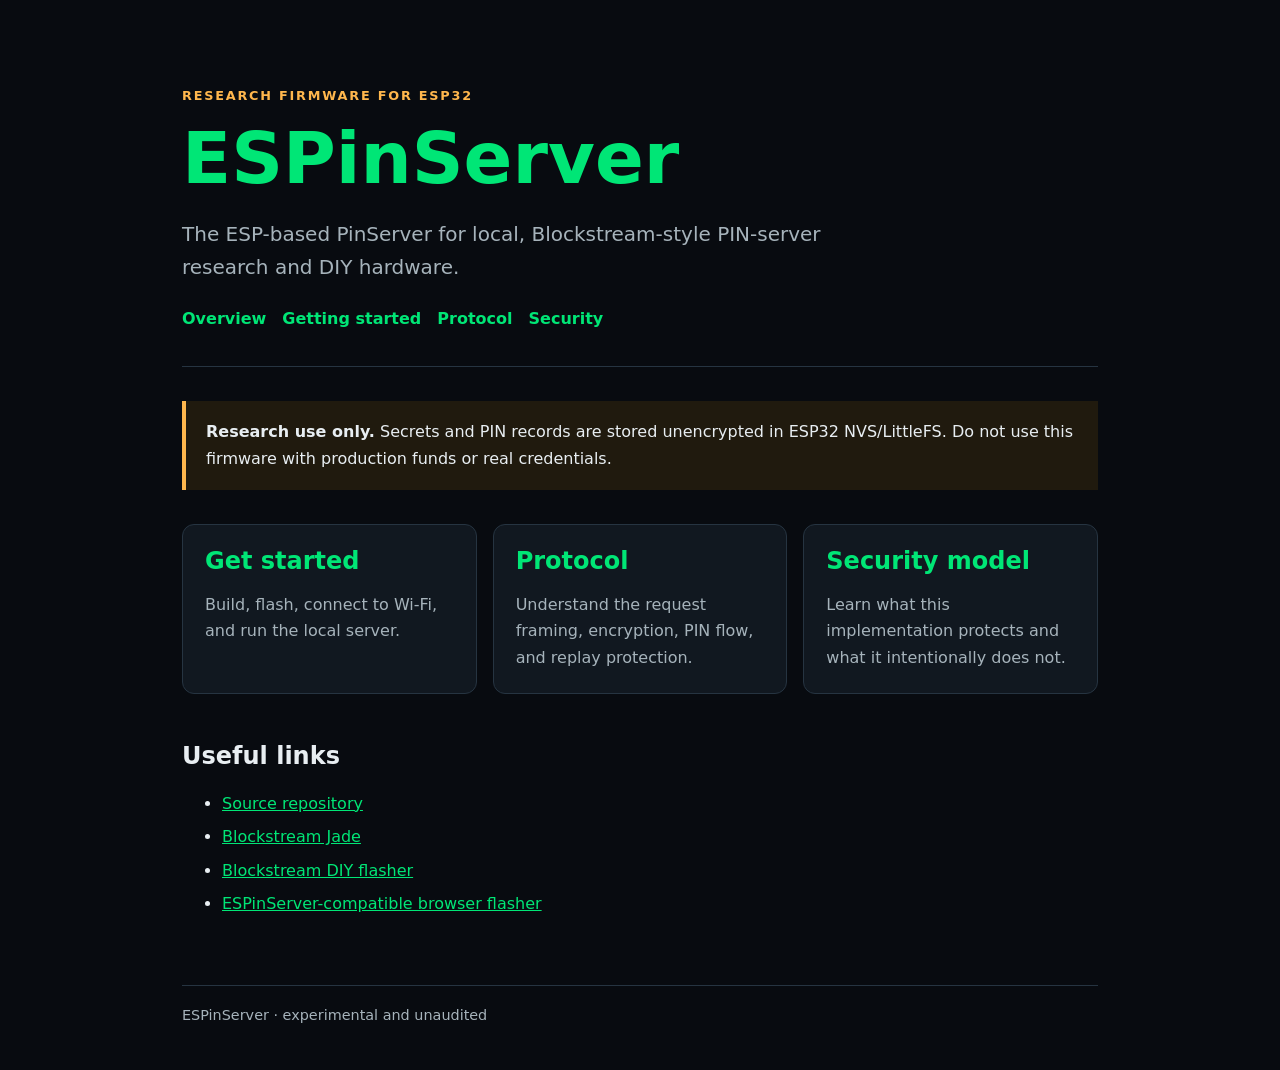
==== docs/index.html @ be7bbc00 "initial release" ====
<!doctype html>
<html lang="en"><head><meta charset="utf-8"><meta name="viewport" content="width=device-width, initial-scale=1"><title>ESPinServer documentation</title><link rel="stylesheet" href="style.css"></head>
<body><header class="hero"><p class="eyebrow">Research firmware for ESP32</p><h1>ESPinServer</h1><p class="lead">The ESP-based PinServer for local, Blockstream-style PIN-server research and DIY hardware.</p><nav><a href="index.html">Overview</a><a href="getting-started.html">Getting started</a><a href="protocol.html">Protocol</a><a href="security.html">Security</a></nav></header>
<main><div class="warning"><strong>Research use only.</strong> Secrets and PIN records are stored unencrypted in ESP32 NVS/LittleFS. Do not use this firmware with production funds or real credentials.</div>
<section class="grid"><a class="card" href="getting-started.html"><h2>Get started</h2><p>Build, flash, connect to Wi-Fi, and run the local server.</p></a><a class="card" href="protocol.html"><h2>Protocol</h2><p>Understand the request framing, encryption, PIN flow, and replay protection.</p></a><a class="card" href="security.html"><h2>Security model</h2><p>Learn what this implementation protects and what it intentionally does not.</p></a></section>
<section><h2>Useful links</h2><ul><li><a href="https://github.com/valerio-vaccaro/ESPinServer">Source repository</a></li><li><a href="https://github.com/Blockstream/Jade">Blockstream Jade</a></li><li><a href="https://github.com/Blockstream/jadediyflasher">Blockstream DIY flasher</a></li><li><a href="https://valerio-vaccaro.github.io/diyflasher/">ESPinServer-compatible browser flasher</a></li></ul></section></main><footer>ESPinServer · experimental and unaudited</footer></body></html>
---- docs/style.css ----
:root { color-scheme: dark; --bg:#080b10; --panel:#111820; --line:#263441; --text:#e8eef2; --muted:#a6b3bb; --accent:#00e676; --warn:#ffb74d; } * { box-sizing:border-box; } body { max-width:960px; margin:0 auto; padding:0 22px 42px; background:var(--bg); color:var(--text); font:16px/1.65 system-ui,-apple-system,Segoe UI,sans-serif; } a { color:var(--accent); } code,pre { font-family:ui-monospace,SFMono-Regular,Menlo,monospace; } code { color:#b9f6ca; } pre { overflow:auto; padding:18px; background:#050709; border:1px solid var(--line); border-radius:10px; } .hero { padding:72px 0 34px; border-bottom:1px solid var(--line); } .compact { padding:28px 0 22px; border-bottom:1px solid var(--line); } .hero h1,.compact h1 { margin:0; color:var(--accent); font-size:clamp(2.2rem,6vw,4.5rem); line-height:1.1; } .compact h1 { font-size:2.2rem; margin-top:14px; } .lead { max-width:650px; color:var(--muted); font-size:1.25rem; } .eyebrow { color:var(--warn); text-transform:uppercase; letter-spacing:.14em; font-size:.8rem; font-weight:700; } nav { display:flex; flex-wrap:wrap; gap:16px; margin-top:22px; } nav a { text-decoration:none; font-weight:700; } main { padding:34px 0; } section { margin:34px 0; } h2 { margin-top:2em; line-height:1.2; } .grid { display:grid; grid-template-columns:repeat(auto-fit,minmax(210px,1fr)); gap:16px; } .card { padding:22px; background:var(--panel); border:1px solid var(--line); border-radius:12px; text-decoration:none; } .card h2 { color:var(--accent); margin:0; } .card p { color:var(--muted); margin-bottom:0; } .warning { margin:0 0 28px; padding:18px 20px; border-left:4px solid var(--warn); background:#201a0e; } li { margin:7px 0; } table { width:100%; border-collapse:collapse; } th,td { padding:10px 12px; text-align:left; border:1px solid var(--line); } th { color:var(--accent); } footer { color:var(--muted); border-top:1px solid var(--line); padding-top:18px; font-size:.9rem; }
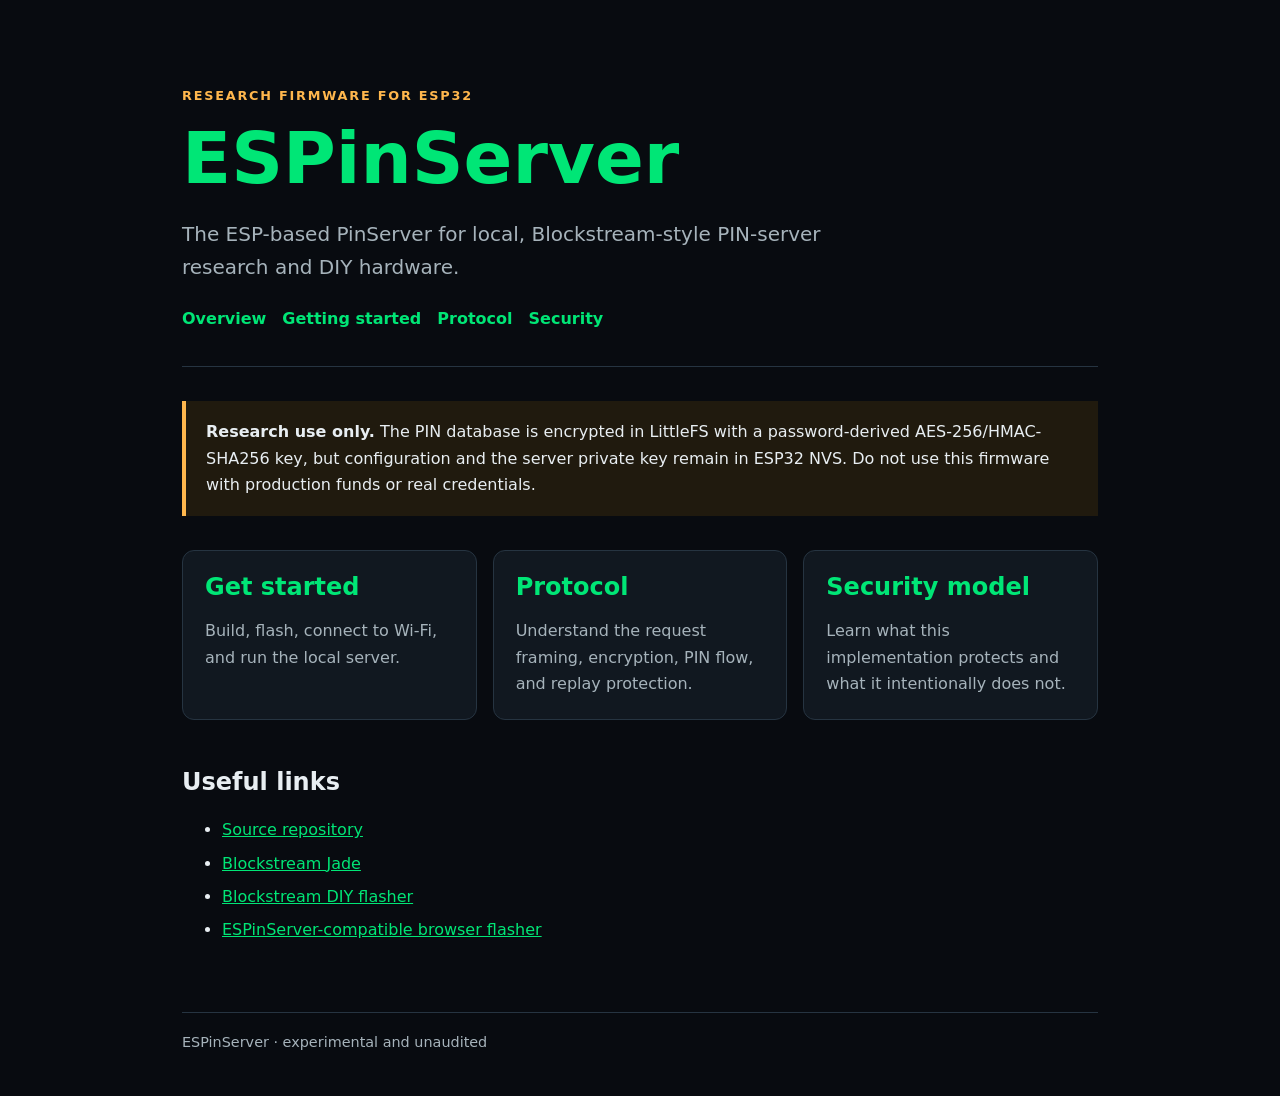
==== commit 6939439e: "encrypt data" ====
--- a/docs/index.html
+++ b/docs/index.html
@@ -1,6 +1,6 @@
 <!doctype html>
 <html lang="en"><head><meta charset="utf-8"><meta name="viewport" content="width=device-width, initial-scale=1"><title>ESPinServer documentation</title><link rel="stylesheet" href="style.css"></head>
 <body><header class="hero"><p class="eyebrow">Research firmware for ESP32</p><h1>ESPinServer</h1><p class="lead">The ESP-based PinServer for local, Blockstream-style PIN-server research and DIY hardware.</p><nav><a href="index.html">Overview</a><a href="getting-started.html">Getting started</a><a href="protocol.html">Protocol</a><a href="security.html">Security</a></nav></header>
-<main><div class="warning"><strong>Research use only.</strong> Secrets and PIN records are stored unencrypted in ESP32 NVS/LittleFS. Do not use this firmware with production funds or real credentials.</div>
+<main><div class="warning"><strong>Research use only.</strong> The PIN database is encrypted in LittleFS with a password-derived AES-256/HMAC-SHA256 key, but configuration and the server private key remain in ESP32 NVS. Do not use this firmware with production funds or real credentials.</div>
 <section class="grid"><a class="card" href="getting-started.html"><h2>Get started</h2><p>Build, flash, connect to Wi-Fi, and run the local server.</p></a><a class="card" href="protocol.html"><h2>Protocol</h2><p>Understand the request framing, encryption, PIN flow, and replay protection.</p></a><a class="card" href="security.html"><h2>Security model</h2><p>Learn what this implementation protects and what it intentionally does not.</p></a></section>
 <section><h2>Useful links</h2><ul><li><a href="https://github.com/valerio-vaccaro/ESPinServer">Source repository</a></li><li><a href="https://github.com/Blockstream/Jade">Blockstream Jade</a></li><li><a href="https://github.com/Blockstream/jadediyflasher">Blockstream DIY flasher</a></li><li><a href="https://valerio-vaccaro.github.io/diyflasher/">ESPinServer-compatible browser flasher</a></li></ul></section></main><footer>ESPinServer · experimental and unaudited</footer></body></html>
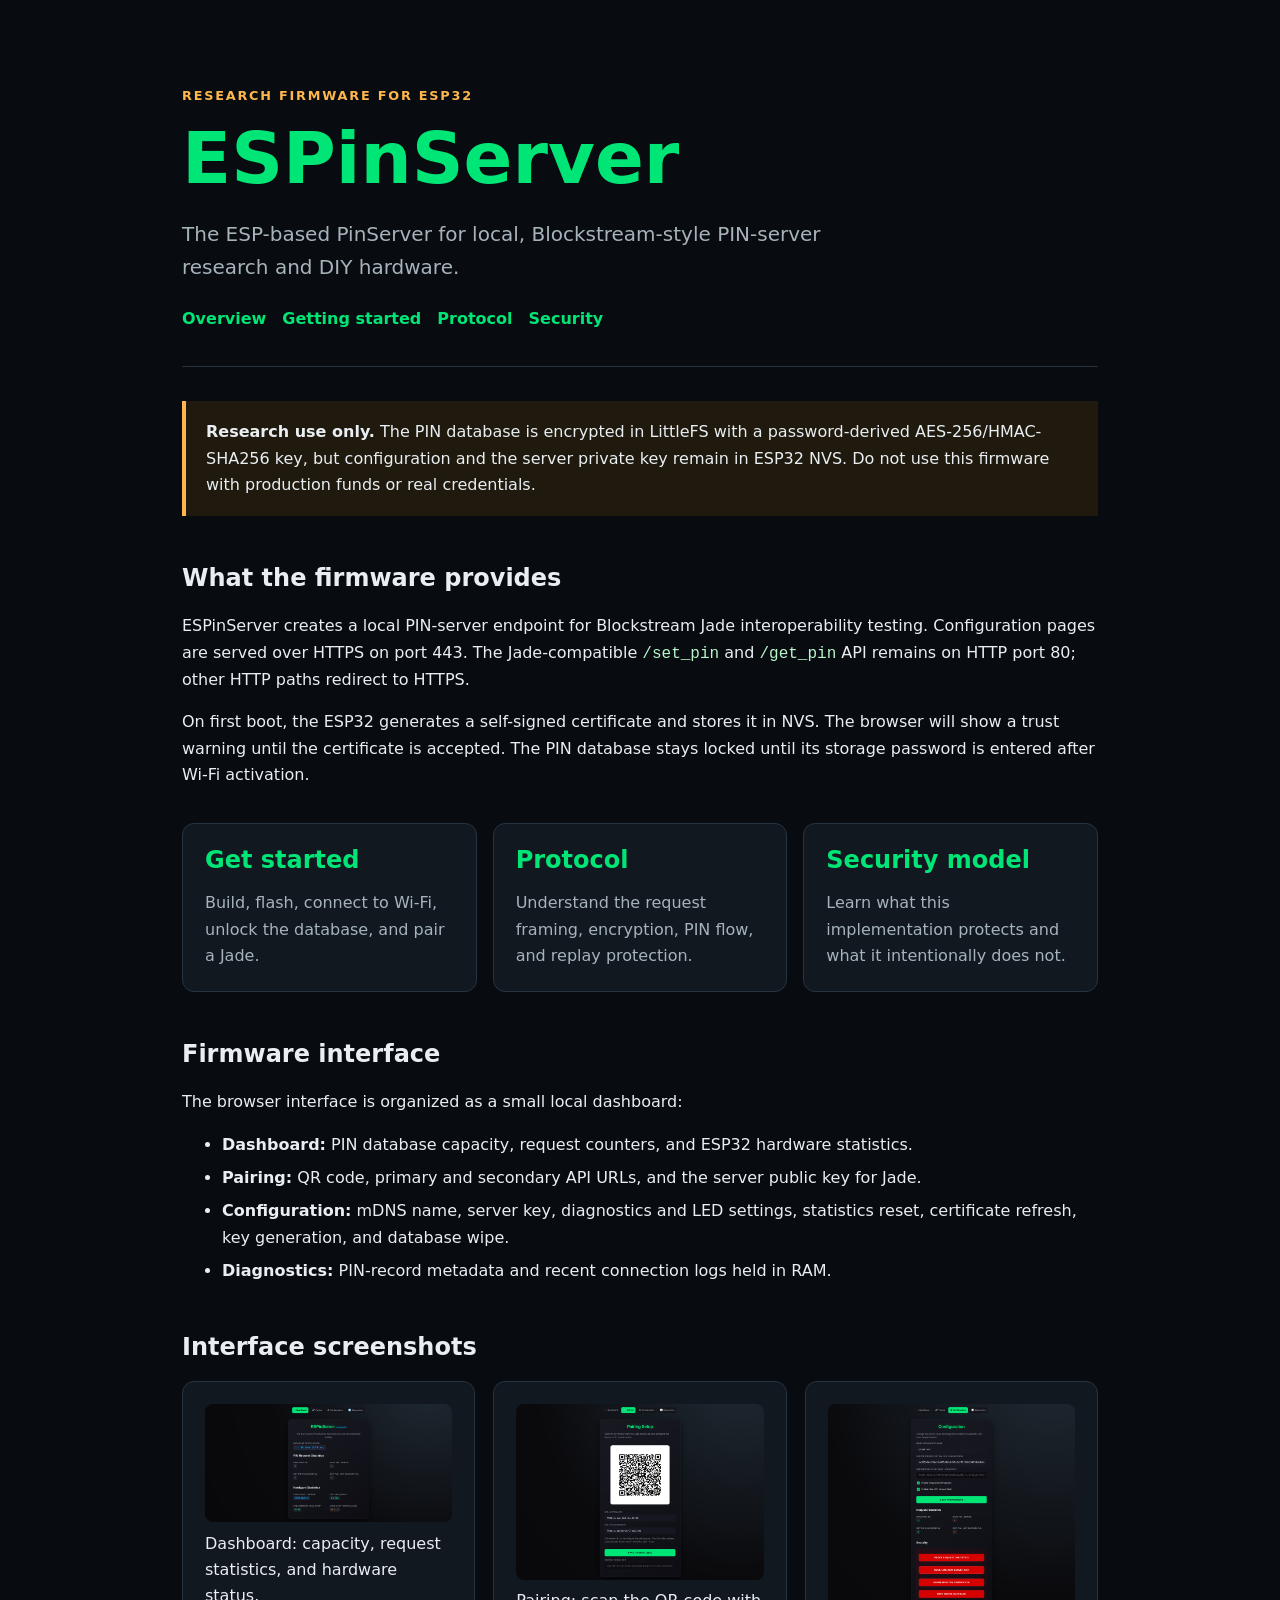
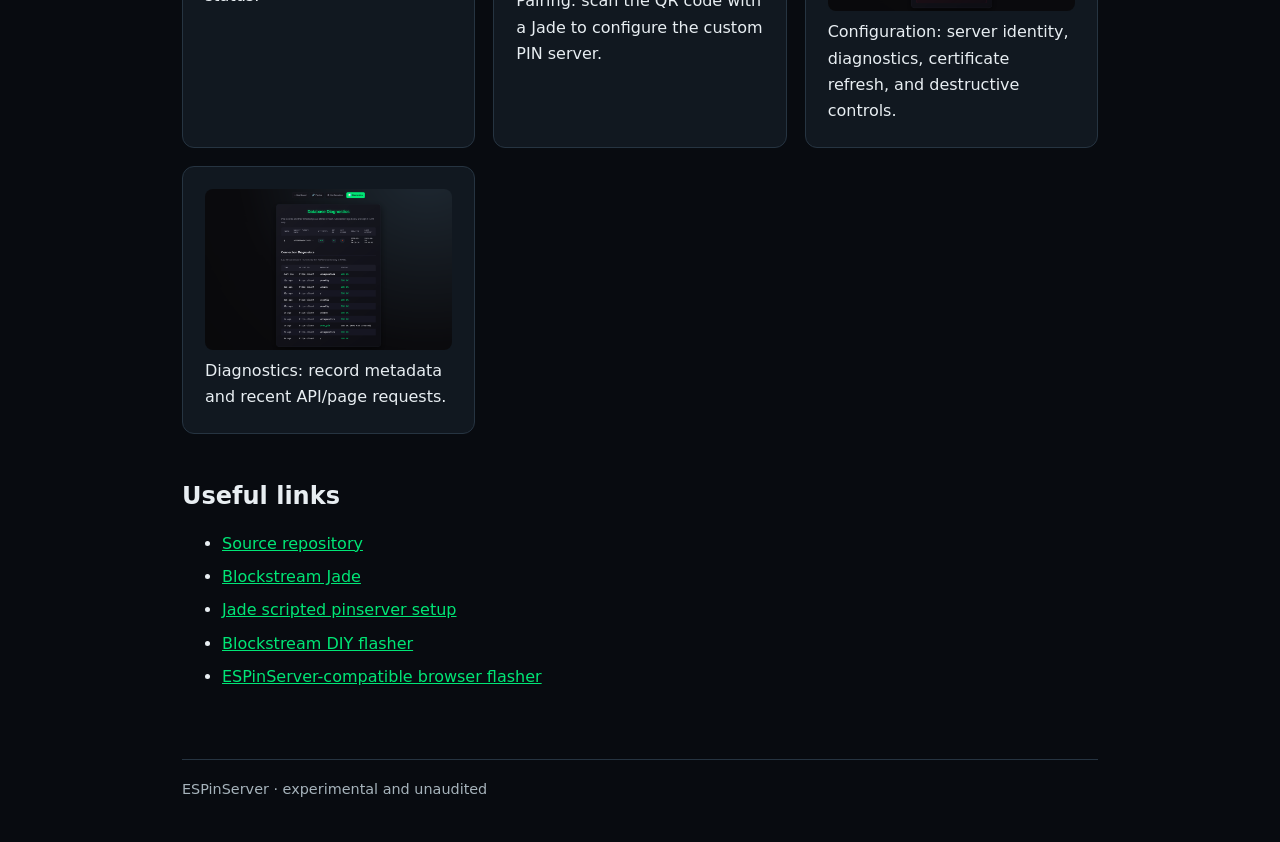
==== commit e9bd6117: "add images" ====
--- a/docs/index.html
+++ b/docs/index.html
@@ -1,6 +1,16 @@
 <!doctype html>
 <html lang="en"><head><meta charset="utf-8"><meta name="viewport" content="width=device-width, initial-scale=1"><title>ESPinServer documentation</title><link rel="stylesheet" href="style.css"></head>
 <body><header class="hero"><p class="eyebrow">Research firmware for ESP32</p><h1>ESPinServer</h1><p class="lead">The ESP-based PinServer for local, Blockstream-style PIN-server research and DIY hardware.</p><nav><a href="index.html">Overview</a><a href="getting-started.html">Getting started</a><a href="protocol.html">Protocol</a><a href="security.html">Security</a></nav></header>
-<main><div class="warning"><strong>Research use only.</strong> The PIN database is encrypted in LittleFS with a password-derived AES-256/HMAC-SHA256 key, but configuration and the server private key remain in ESP32 NVS. Do not use this firmware with production funds or real credentials.</div>
-<section class="grid"><a class="card" href="getting-started.html"><h2>Get started</h2><p>Build, flash, connect to Wi-Fi, and run the local server.</p></a><a class="card" href="protocol.html"><h2>Protocol</h2><p>Understand the request framing, encryption, PIN flow, and replay protection.</p></a><a class="card" href="security.html"><h2>Security model</h2><p>Learn what this implementation protects and what it intentionally does not.</p></a></section>
-<section><h2>Useful links</h2><ul><li><a href="https://github.com/valerio-vaccaro/ESPinServer">Source repository</a></li><li><a href="https://github.com/Blockstream/Jade">Blockstream Jade</a></li><li><a href="https://github.com/Blockstream/jadediyflasher">Blockstream DIY flasher</a></li><li><a href="https://valerio-vaccaro.github.io/diyflasher/">ESPinServer-compatible browser flasher</a></li></ul></section></main><footer>ESPinServer · experimental and unaudited</footer></body></html>
+<main>
+<div class="warning"><strong>Research use only.</strong> The PIN database is encrypted in LittleFS with a password-derived AES-256/HMAC-SHA256 key, but configuration and the server private key remain in ESP32 NVS. Do not use this firmware with production funds or real credentials.</div>
+<section><h2>What the firmware provides</h2><p>ESPinServer creates a local PIN-server endpoint for Blockstream Jade interoperability testing. Configuration pages are served over HTTPS on port 443. The Jade-compatible <code>/set_pin</code> and <code>/get_pin</code> API remains on HTTP port 80; other HTTP paths redirect to HTTPS.</p><p>On first boot, the ESP32 generates a self-signed certificate and stores it in NVS. The browser will show a trust warning until the certificate is accepted. The PIN database stays locked until its storage password is entered after Wi-Fi activation.</p></section>
+<section class="grid"><a class="card" href="getting-started.html"><h2>Get started</h2><p>Build, flash, connect to Wi-Fi, unlock the database, and pair a Jade.</p></a><a class="card" href="protocol.html"><h2>Protocol</h2><p>Understand the request framing, encryption, PIN flow, and replay protection.</p></a><a class="card" href="security.html"><h2>Security model</h2><p>Learn what this implementation protects and what it intentionally does not.</p></a></section>
+<section><h2>Firmware interface</h2><p>The browser interface is organized as a small local dashboard:</p><ul><li><strong>Dashboard:</strong> PIN database capacity, request counters, and ESP32 hardware statistics.</li><li><strong>Pairing:</strong> QR code, primary and secondary API URLs, and the server public key for Jade.</li><li><strong>Configuration:</strong> mDNS name, server key, diagnostics and LED settings, statistics reset, certificate refresh, key generation, and database wipe.</li><li><strong>Diagnostics:</strong> PIN-record metadata and recent connection logs held in RAM.</li></ul></section>
+<section><h2>Interface screenshots</h2><div style="display:grid;grid-template-columns:repeat(auto-fit,minmax(280px,1fr));gap:18px">
+<figure class="card" style="margin:0"><img src="screenshots/dashboard.png" alt="ESPinServer dashboard showing slot usage, request counters, and hardware statistics" style="width:100%;height:auto;border-radius:8px"><figcaption>Dashboard: capacity, request statistics, and hardware status.</figcaption></figure>
+<figure class="card" style="margin:0"><img src="screenshots/pairing.png" alt="ESPinServer pairing page showing a QR code and HTTP API URLs" style="width:100%;height:auto;border-radius:8px"><figcaption>Pairing: scan the QR code with a Jade to configure the custom PIN server.</figcaption></figure>
+<figure class="card" style="margin:0"><img src="screenshots/configuration.png" alt="ESPinServer configuration page with security controls" style="width:100%;height:auto;border-radius:8px"><figcaption>Configuration: server identity, diagnostics, certificate refresh, and destructive controls.</figcaption></figure>
+<figure class="card" style="margin:0"><img src="screenshots/diagnostics.png" alt="ESPinServer diagnostics page showing PIN metadata and connection logs" style="width:100%;height:auto;border-radius:8px"><figcaption>Diagnostics: record metadata and recent API/page requests.</figcaption></figure>
+</div></section>
+<section><h2>Useful links</h2><ul><li><a href="https://github.com/valerio-vaccaro/ESPinServer">Source repository</a></li><li><a href="https://github.com/Blockstream/Jade">Blockstream Jade</a></li><li><a href="https://github.com/Blockstream/Jade/blob/master/set_jade_pinserver.py">Jade scripted pinserver setup</a></li><li><a href="https://github.com/Blockstream/jadediyflasher">Blockstream DIY flasher</a></li><li><a href="https://valerio-vaccaro.github.io/diyflasher/">ESPinServer-compatible browser flasher</a></li></ul></section>
+</main><footer>ESPinServer · experimental and unaudited</footer></body></html>
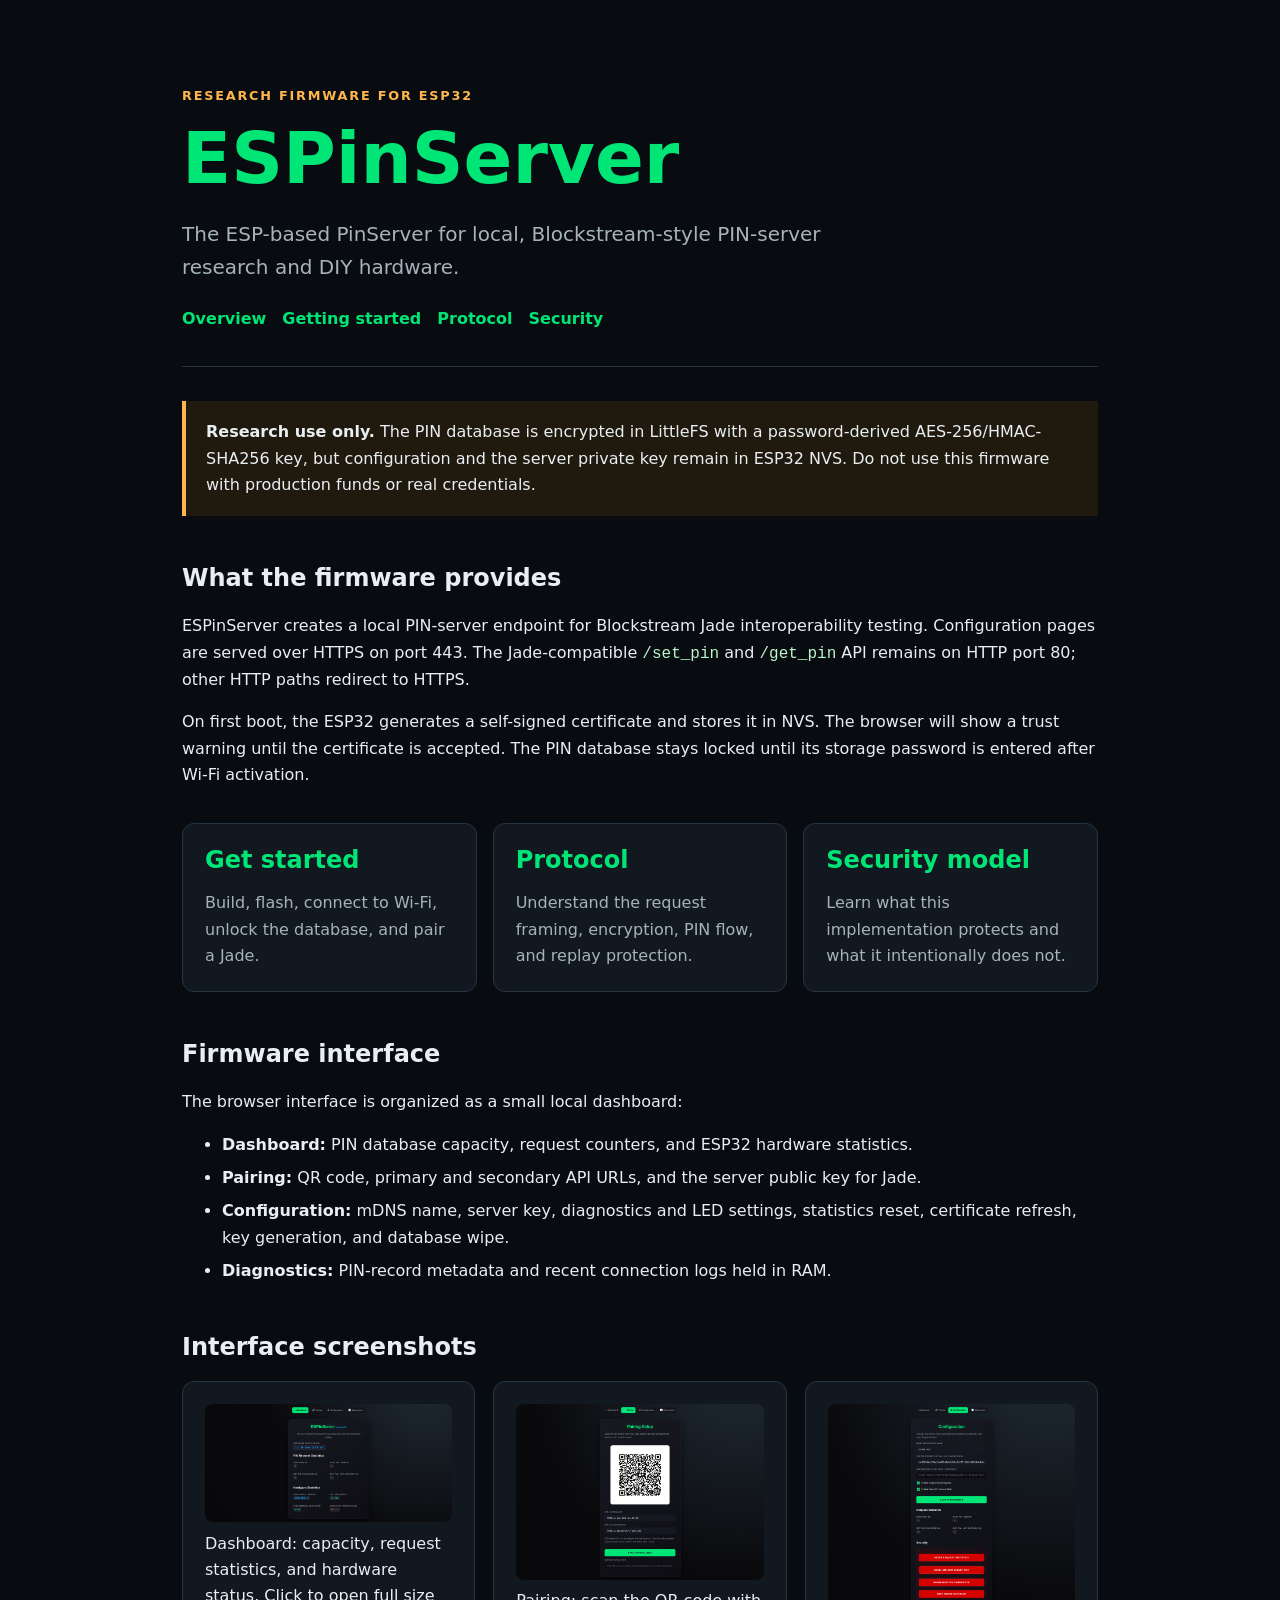
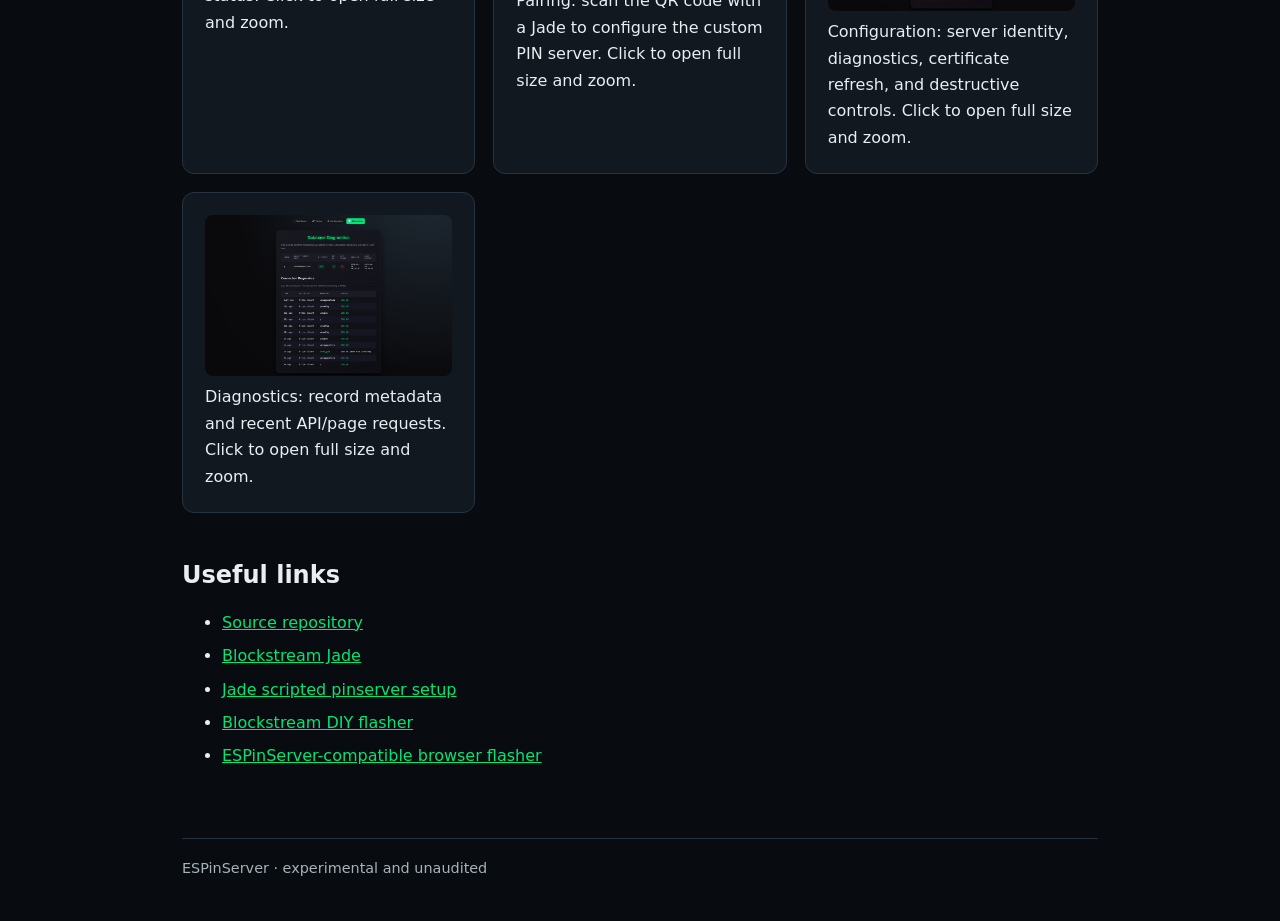
==== commit 662461b8: "improve documentation and fix ci" ====
--- a/docs/index.html
+++ b/docs/index.html
@@ -7,10 +7,10 @@
 <section class="grid"><a class="card" href="getting-started.html"><h2>Get started</h2><p>Build, flash, connect to Wi-Fi, unlock the database, and pair a Jade.</p></a><a class="card" href="protocol.html"><h2>Protocol</h2><p>Understand the request framing, encryption, PIN flow, and replay protection.</p></a><a class="card" href="security.html"><h2>Security model</h2><p>Learn what this implementation protects and what it intentionally does not.</p></a></section>
 <section><h2>Firmware interface</h2><p>The browser interface is organized as a small local dashboard:</p><ul><li><strong>Dashboard:</strong> PIN database capacity, request counters, and ESP32 hardware statistics.</li><li><strong>Pairing:</strong> QR code, primary and secondary API URLs, and the server public key for Jade.</li><li><strong>Configuration:</strong> mDNS name, server key, diagnostics and LED settings, statistics reset, certificate refresh, key generation, and database wipe.</li><li><strong>Diagnostics:</strong> PIN-record metadata and recent connection logs held in RAM.</li></ul></section>
 <section><h2>Interface screenshots</h2><div style="display:grid;grid-template-columns:repeat(auto-fit,minmax(280px,1fr));gap:18px">
-<figure class="card" style="margin:0"><img src="screenshots/dashboard.png" alt="ESPinServer dashboard showing slot usage, request counters, and hardware statistics" style="width:100%;height:auto;border-radius:8px"><figcaption>Dashboard: capacity, request statistics, and hardware status.</figcaption></figure>
-<figure class="card" style="margin:0"><img src="screenshots/pairing.png" alt="ESPinServer pairing page showing a QR code and HTTP API URLs" style="width:100%;height:auto;border-radius:8px"><figcaption>Pairing: scan the QR code with a Jade to configure the custom PIN server.</figcaption></figure>
-<figure class="card" style="margin:0"><img src="screenshots/configuration.png" alt="ESPinServer configuration page with security controls" style="width:100%;height:auto;border-radius:8px"><figcaption>Configuration: server identity, diagnostics, certificate refresh, and destructive controls.</figcaption></figure>
-<figure class="card" style="margin:0"><img src="screenshots/diagnostics.png" alt="ESPinServer diagnostics page showing PIN metadata and connection logs" style="width:100%;height:auto;border-radius:8px"><figcaption>Diagnostics: record metadata and recent API/page requests.</figcaption></figure>
+<figure class="card" style="margin:0"><a href="screenshots/dashboard.png" target="_blank" rel="noopener" title="Open full-size dashboard screenshot"><img src="screenshots/dashboard.png" alt="ESPinServer dashboard showing slot usage, request counters, and hardware statistics" style="width:100%;height:auto;border-radius:8px"></a><figcaption>Dashboard: capacity, request statistics, and hardware status. Click to open full size and zoom.</figcaption></figure>
+<figure class="card" style="margin:0"><a href="screenshots/pairing.png" target="_blank" rel="noopener" title="Open full-size pairing screenshot"><img src="screenshots/pairing.png" alt="ESPinServer pairing page showing a QR code and HTTP API URLs" style="width:100%;height:auto;border-radius:8px"></a><figcaption>Pairing: scan the QR code with a Jade to configure the custom PIN server. Click to open full size and zoom.</figcaption></figure>
+<figure class="card" style="margin:0"><a href="screenshots/configuration.png" target="_blank" rel="noopener" title="Open full-size configuration screenshot"><img src="screenshots/configuration.png" alt="ESPinServer configuration page with security controls" style="width:100%;height:auto;border-radius:8px"></a><figcaption>Configuration: server identity, diagnostics, certificate refresh, and destructive controls. Click to open full size and zoom.</figcaption></figure>
+<figure class="card" style="margin:0"><a href="screenshots/diagnostics.png" target="_blank" rel="noopener" title="Open full-size diagnostics screenshot"><img src="screenshots/diagnostics.png" alt="ESPinServer diagnostics page showing PIN metadata and connection logs" style="width:100%;height:auto;border-radius:8px"></a><figcaption>Diagnostics: record metadata and recent API/page requests. Click to open full size and zoom.</figcaption></figure>
 </div></section>
 <section><h2>Useful links</h2><ul><li><a href="https://github.com/valerio-vaccaro/ESPinServer">Source repository</a></li><li><a href="https://github.com/Blockstream/Jade">Blockstream Jade</a></li><li><a href="https://github.com/Blockstream/Jade/blob/master/set_jade_pinserver.py">Jade scripted pinserver setup</a></li><li><a href="https://github.com/Blockstream/jadediyflasher">Blockstream DIY flasher</a></li><li><a href="https://valerio-vaccaro.github.io/diyflasher/">ESPinServer-compatible browser flasher</a></li></ul></section>
 </main><footer>ESPinServer · experimental and unaudited</footer></body></html>
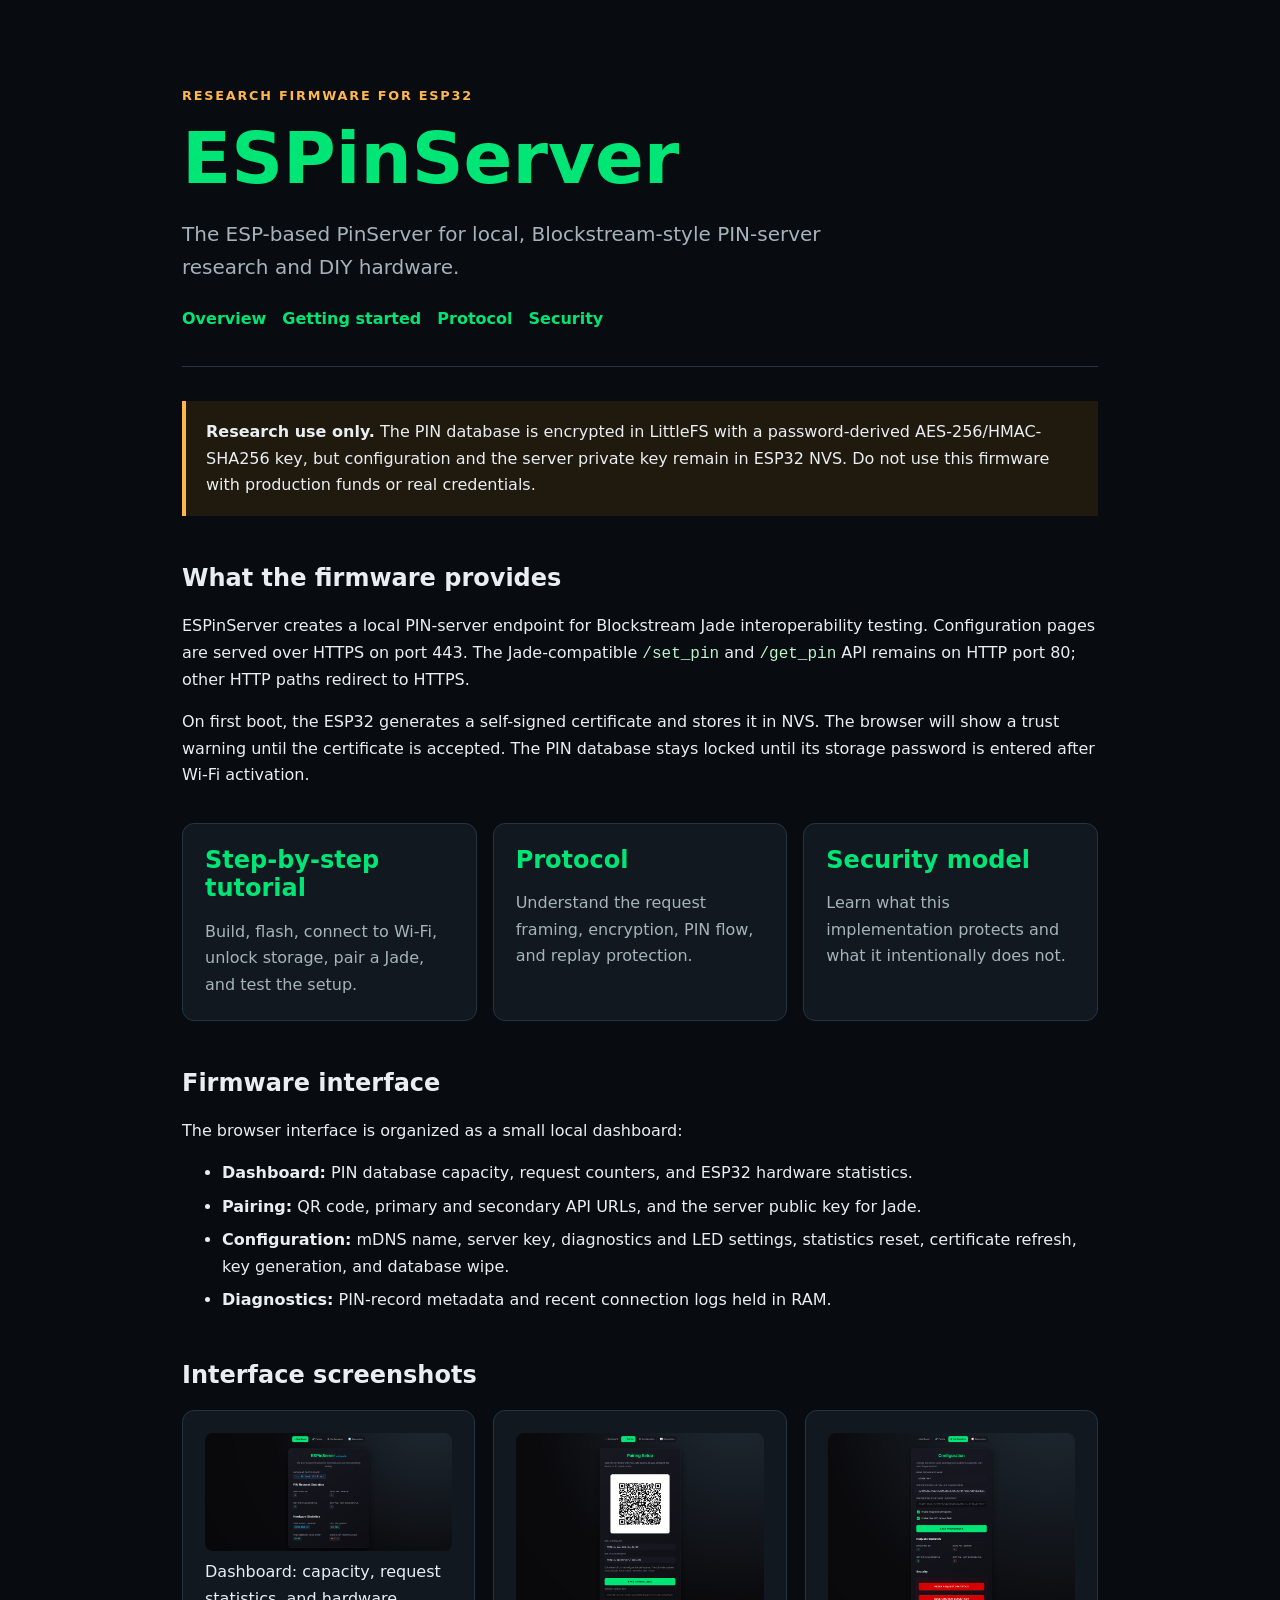
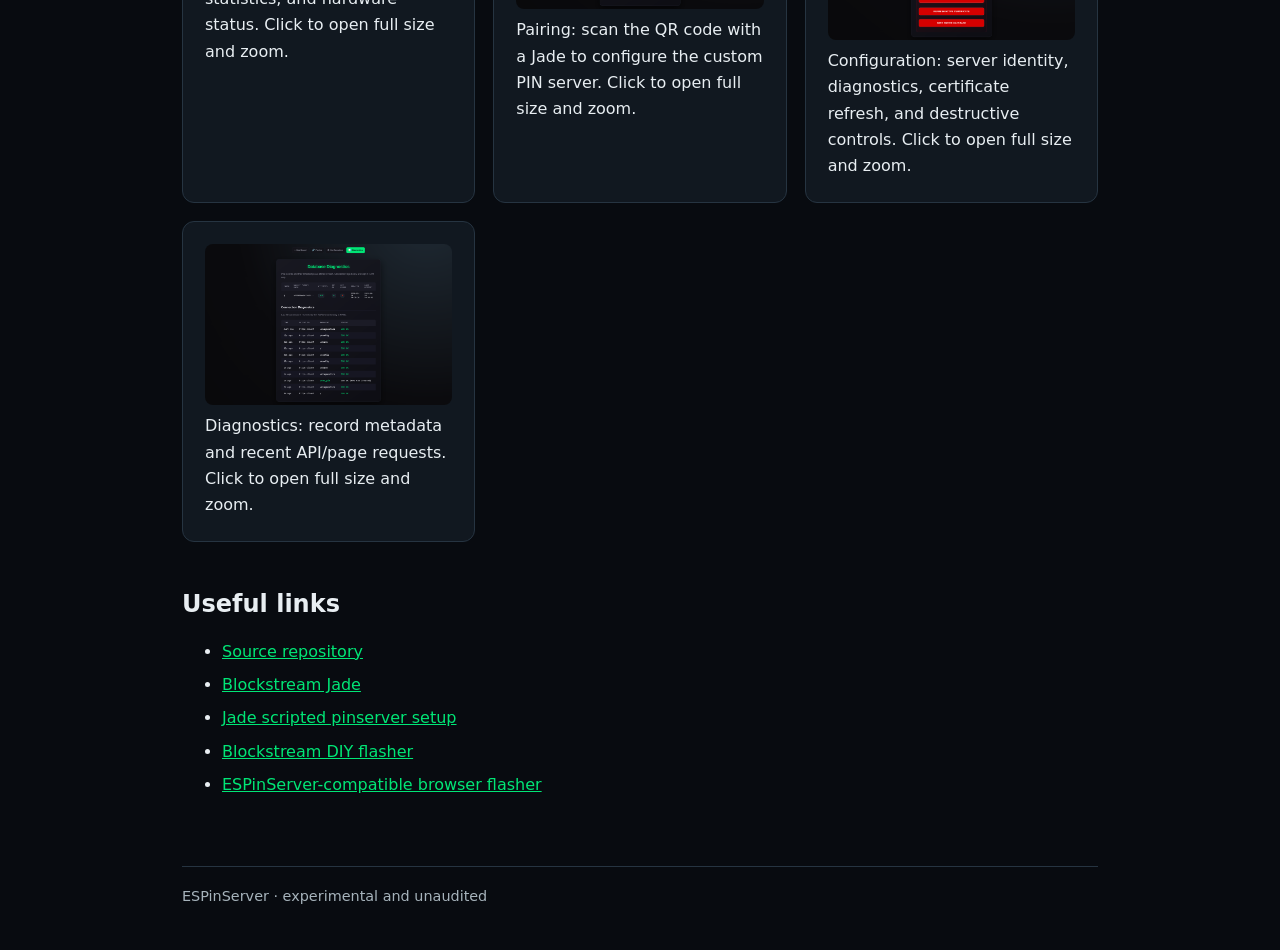
==== commit 8de71e8b: "update websiste and doc" ====
--- a/docs/index.html
+++ b/docs/index.html
@@ -4,7 +4,7 @@
 <main>
 <div class="warning"><strong>Research use only.</strong> The PIN database is encrypted in LittleFS with a password-derived AES-256/HMAC-SHA256 key, but configuration and the server private key remain in ESP32 NVS. Do not use this firmware with production funds or real credentials.</div>
 <section><h2>What the firmware provides</h2><p>ESPinServer creates a local PIN-server endpoint for Blockstream Jade interoperability testing. Configuration pages are served over HTTPS on port 443. The Jade-compatible <code>/set_pin</code> and <code>/get_pin</code> API remains on HTTP port 80; other HTTP paths redirect to HTTPS.</p><p>On first boot, the ESP32 generates a self-signed certificate and stores it in NVS. The browser will show a trust warning until the certificate is accepted. The PIN database stays locked until its storage password is entered after Wi-Fi activation.</p></section>
-<section class="grid"><a class="card" href="getting-started.html"><h2>Get started</h2><p>Build, flash, connect to Wi-Fi, unlock the database, and pair a Jade.</p></a><a class="card" href="protocol.html"><h2>Protocol</h2><p>Understand the request framing, encryption, PIN flow, and replay protection.</p></a><a class="card" href="security.html"><h2>Security model</h2><p>Learn what this implementation protects and what it intentionally does not.</p></a></section>
+<section class="grid"><a class="card" href="getting-started.html"><h2>Step-by-step tutorial</h2><p>Build, flash, connect to Wi-Fi, unlock storage, pair a Jade, and test the setup.</p></a><a class="card" href="protocol.html"><h2>Protocol</h2><p>Understand the request framing, encryption, PIN flow, and replay protection.</p></a><a class="card" href="security.html"><h2>Security model</h2><p>Learn what this implementation protects and what it intentionally does not.</p></a></section>
 <section><h2>Firmware interface</h2><p>The browser interface is organized as a small local dashboard:</p><ul><li><strong>Dashboard:</strong> PIN database capacity, request counters, and ESP32 hardware statistics.</li><li><strong>Pairing:</strong> QR code, primary and secondary API URLs, and the server public key for Jade.</li><li><strong>Configuration:</strong> mDNS name, server key, diagnostics and LED settings, statistics reset, certificate refresh, key generation, and database wipe.</li><li><strong>Diagnostics:</strong> PIN-record metadata and recent connection logs held in RAM.</li></ul></section>
 <section><h2>Interface screenshots</h2><div style="display:grid;grid-template-columns:repeat(auto-fit,minmax(280px,1fr));gap:18px">
 <figure class="card" style="margin:0"><a href="screenshots/dashboard.png" target="_blank" rel="noopener" title="Open full-size dashboard screenshot"><img src="screenshots/dashboard.png" alt="ESPinServer dashboard showing slot usage, request counters, and hardware statistics" style="width:100%;height:auto;border-radius:8px"></a><figcaption>Dashboard: capacity, request statistics, and hardware status. Click to open full size and zoom.</figcaption></figure>
